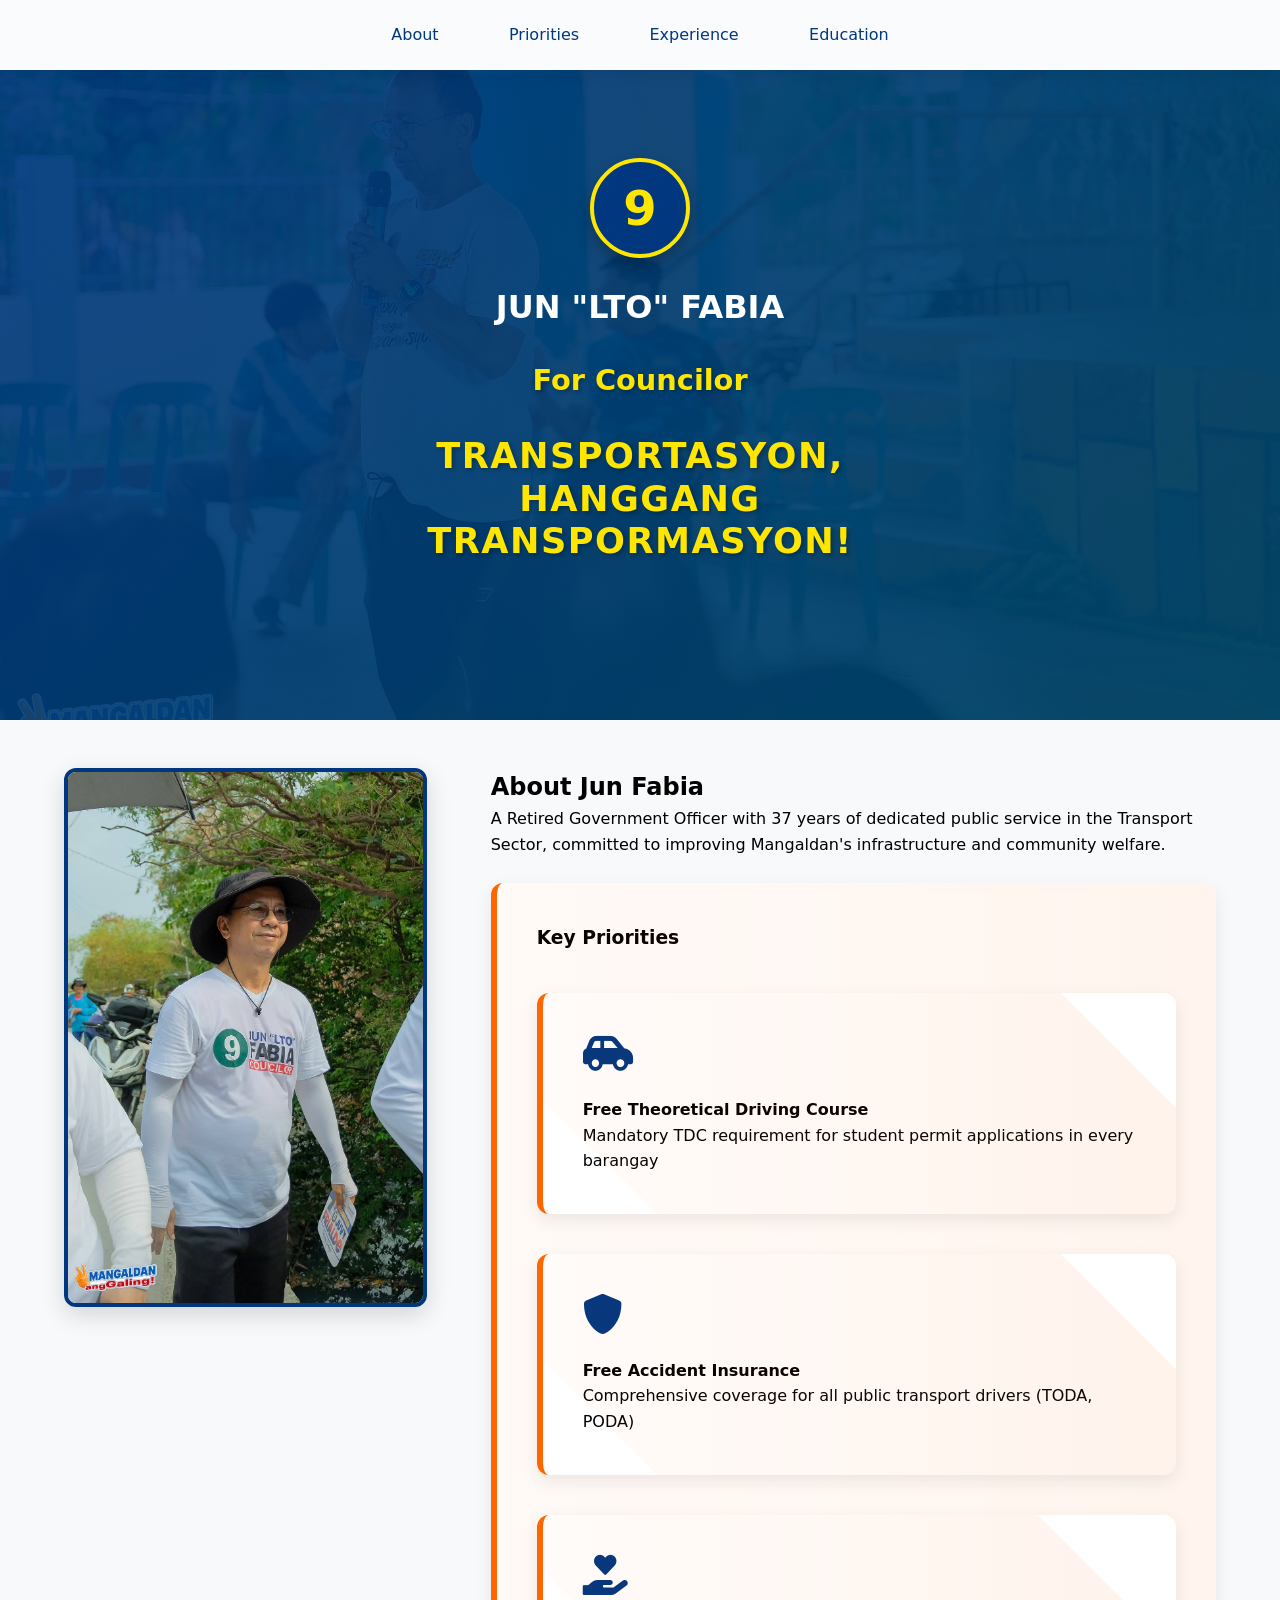
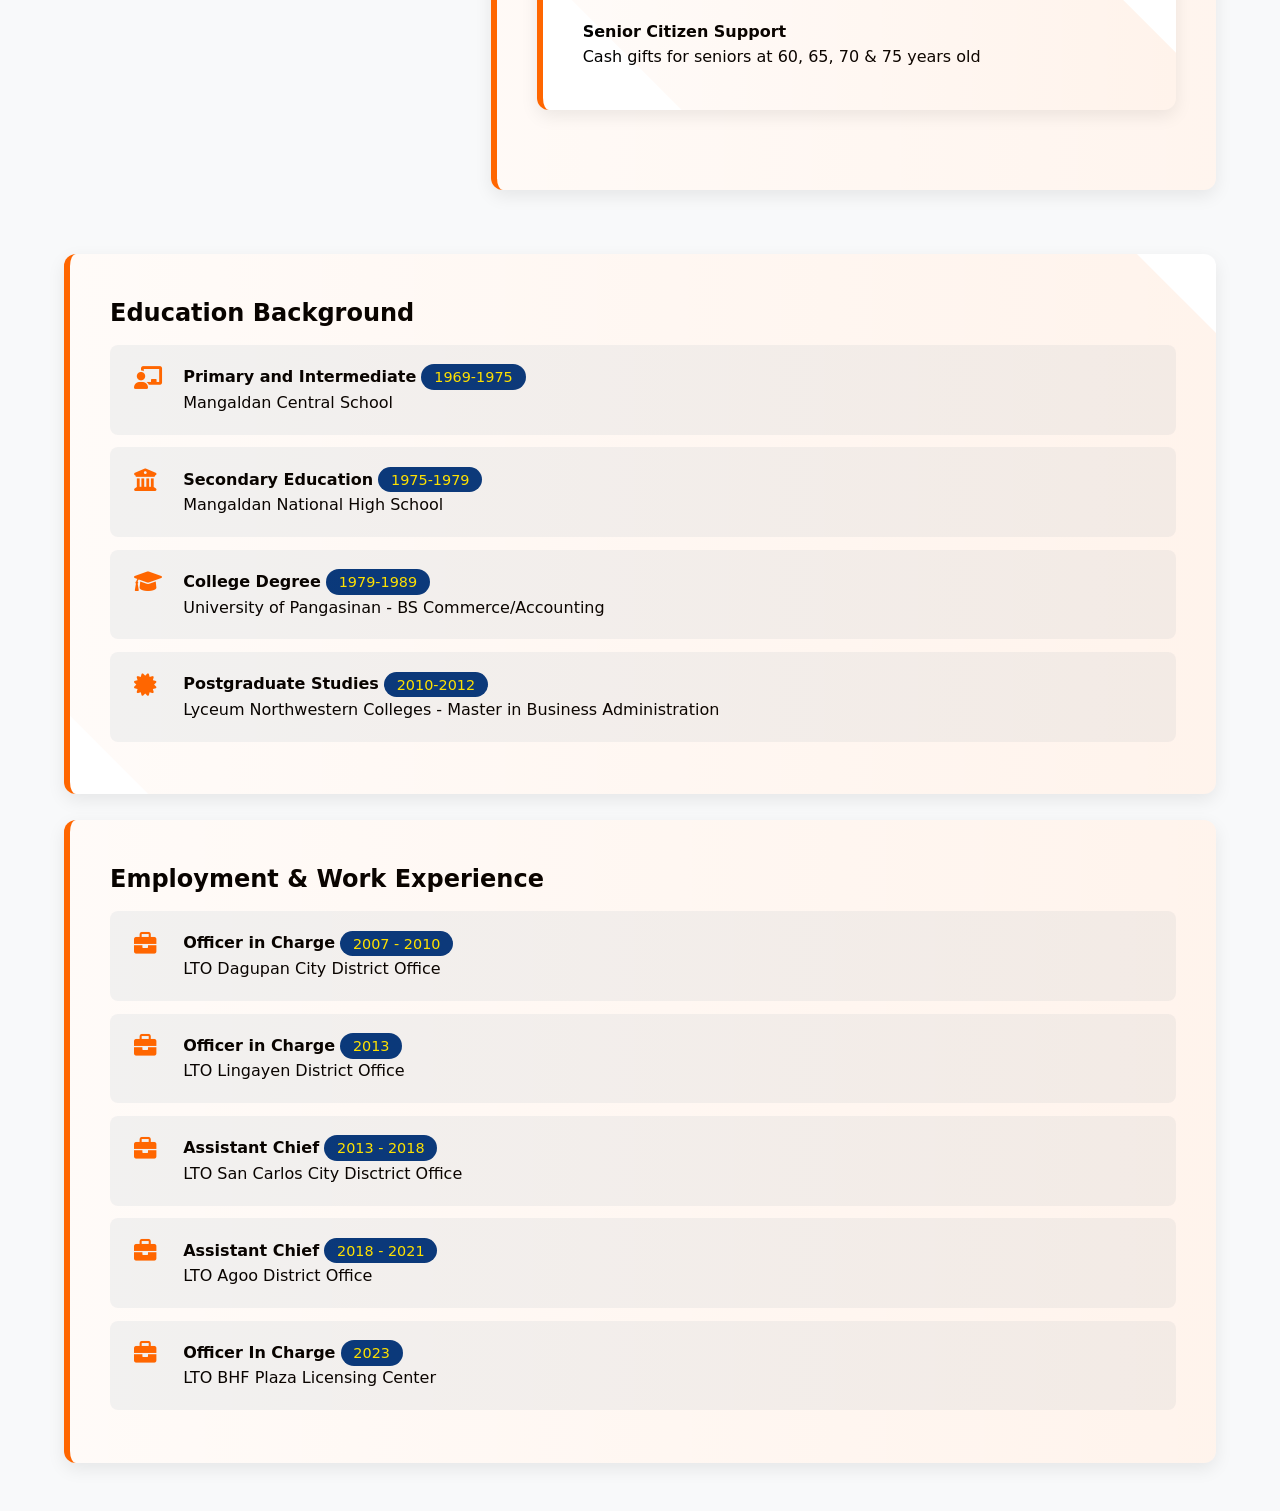
==== index.html @ ead0625a "Update index.html" ====
<!DOCTYPE html>
<html lang="en">
<head>
    <meta charset="UTF-8">
    <meta name="viewport" content="width=device-width, initial-scale=1.0">
    <title>Jun "LTO" Fabia - Para sa Konseho Numero Nueve "9" sa balota</title>
    <link rel="stylesheet" href="https://cdnjs.cloudflare.com/ajax/libs/font-awesome/6.0.0/css/all.min.css">
    <style>
        :root {
            --primary-blue: #004466;
            --accent-orange: #FF6600;
            --highlight-red: #D20001;
            --accent-yellow: #FEE600;
            --dark-blue: #01377F;
            --pure-white: #FFFFFF;
            --off-white: #F8F9FA;
        }

        * {
            margin: 0;
            padding: 0;
            box-sizing: border-box;
            font-family: 'Segoe UI', system-ui, sans-serif;
        }

        body {
            background-color: var(--off-white);
            line-height: 1.6;
            scroll-behavior: smooth;
        }

        /* Enhanced Navigation */
        .nav-bar {
            position: fixed;
            top: 0;
            width: 100%;
            background: rgba(255,255,255,0.98);
            z-index: 1000;
            box-shadow: 0 2px 15px rgba(0,0,0,0.1);
            padding: 0.8rem 0;
            backdrop-filter: blur(5px);
        }

        .nav-links {
            max-width: 1200px;
            margin: 0 auto;
            display: flex;
            justify-content: center;
            gap: 2rem;
            align-items: center;
        }

        .nav-links a {
            color: var(--dark-blue);
            text-decoration: none;
            padding: 0.6rem 1.2rem;
            border-radius: 30px;
            transition: all 0.3s cubic-bezier(0.4, 0, 0.2, 1);
            font-weight: 500;
            position: relative;
        }

        .nav-links a:hover {
            background: var(--dark-blue);
            color: var(--accent-yellow);
            transform: translateY(-2px);
        }

        /* Modern Header */
        .header {
            position: relative;
            color: var(--pure-white);
            padding: 7rem 1rem 5rem;
            text-align: center;
            overflow: hidden;
            min-height: 80vh;
            display: flex;
            flex-direction: column;
            align-items: center;
            justify-content: center;
        }

        .header::before {
            content: '';
            position: absolute;
            top: 0;
            left: 0;
            right: 0;
            bottom: 0;
            background: linear-gradient(135deg, rgba(1,55,127,0.9) 0%, rgba(0,68,102,0.95) 100%),
                        url('public/jun-cover.jpg');
            background-size: cover;
            background-position: center;
            z-index: -1;
            animation: gradientShift 12s infinite alternate;
        }

        .header-content {
            position: relative;
            z-index: 1;
            max-width: 800px;
            margin: 0 auto;
            animation: fadeInUp 1s ease;
        }

        .position-tag {
            color: var(--accent-yellow);
            font-size: 1.8rem;
            margin: 1.5rem 0;
            font-weight: 700;
            text-shadow: 2px 2px 4px rgba(0,0,0,0.3);
        }

        .slogan {
            font-size: 2.2rem;
            color: var(--accent-yellow);
            margin: 2rem 0;
            text-transform: uppercase;
            letter-spacing: 1.5px;
            line-height: 1.2;
            font-weight: 700;
            text-shadow: 2px 2px 4px rgba(0,0,0,0.3);
        }

        /* Interactive Main Content */
        .container {
            max-width: 1200px;
            margin: 0 auto;
            padding: 3rem 1.5rem;
        }

        .profile-section {
            display: grid;
            grid-template-columns: 1fr 2fr;
            gap: 4rem;
            margin-bottom: 4rem;
            align-items: start;
        }

        .profile-photo {
            width: 100%;
            max-width: 480px;
            border-radius: 12px;
            border: 4px solid var(--dark-blue);
            box-shadow: 0 8px 24px rgba(0,0,0,0.15);
            margin: 0 auto;
            transition: transform 0.4s cubic-bezier(0.4, 0, 0.2, 1);
        }

        .profile-photo:hover {
            transform: scale(1.03) rotate(1deg);
        }

        .priority-grid {
            display: grid;
            grid-template-columns: repeat(auto-fit, minmax(300px, 1fr));
            gap: 2.5rem;
            margin: 2.5rem 0;
        }

        .card {
            background: var(--pure-white);
            padding: 2.5rem;
            border-radius: 12px;
            border-left: 6px solid var(--accent-orange);
            box-shadow: 0 6px 18px rgba(0,0,0,0.08);
            transition: all 0.3s cubic-bezier(0.4, 0, 0.2, 1);
            cursor: pointer;
            position: relative;
            overflow: hidden;
        }

        .card::before {
            content: '';
            position: absolute;
            top: -50%;
            left: -50%;
            width: 200%;
            height: 200%;
            background: linear-gradient(45deg, transparent, rgba(255,102,0,0.1));
            transform: rotate(45deg);
            transition: 0.5s;
        }

        .card:hover {
            transform: translateY(-8px);
            box-shadow: 0 12px 24px rgba(0,0,0,0.12);
        }

        .card:hover::before {
            top: -20%;
            left: -20%;
        }

        .card i {
            font-size: 2.5rem;
            color: var(--dark-blue);
            margin-bottom: 1.5rem;
            transition: color 0.3s ease;
        }

        .number-badge {
            background: var(--dark-blue);
            color: var(--accent-yellow);
            width: 100px;
            height: 100px;
            border-radius: 50%;
            display: flex;
            align-items: center;
            justify-content: center;
            font-size: 3rem;
            font-weight: 700;
            margin: 0 auto 1.5rem;
            border: 4px solid var(--accent-yellow);
            box-shadow: 0 8px 16px rgba(0,0,0,0.25);
            animation: pulse 2s infinite;
            cursor: default;
        }

        /* Enhanced Lists */
        .custom-list {
            list-style: none;
            padding-left: 0;
        }

        .custom-list li {
            padding: 1.2rem 1.5rem;
            margin: 0.8rem 0;
            background: rgba(0,68,102,0.05);
            border-radius: 8px;
            display: flex;
            align-items: center;
            gap: 1.2rem;
            transition: all 0.3s ease;
        }

        .custom-list li:hover {
            transform: translateX(10px);
            background: rgba(0,68,102,0.1);
        }

        .custom-list i {
            font-size: 1.4rem;
            color: var(--accent-orange);
            min-width: 30px;
        }

        .year-badge {
            background: var(--dark-blue);
            color: var(--accent-yellow);
            padding: 0.3rem 0.8rem;
            border-radius: 20px;
            font-size: 0.9rem;
            margin-left: auto;
        }

        /* Animations */
        @keyframes fadeInUp {
            from { opacity: 0; transform: translateY(30px); }
            to { opacity: 1; transform: translateY(0); }
        }

        @keyframes pulse {
            0% { transform: scale(1); }
            50% { transform: scale(1.08); }
            100% { transform: scale(1); }
        }

        @keyframes gradientShift {
            0% { background-position: 0% 50%; }
            100% { background-position: 100% 50%; }
        }

        /* Responsive Design */
        @media (max-width: 1200px) {
            .header { min-height: 70vh; }
            .slogan { font-size: 2rem; }
        }

        @media (max-width: 992px) {
            .profile-section { gap: 3rem; }
            .card { padding: 2rem; }
        }

        @media (max-width: 768px) {
            .nav-links { gap: 1rem; padding: 0 1rem; }
            .header { padding: 6rem 1rem 4rem; min-height: 60vh; }
            .slogan { font-size: 1.6rem; }
            .profile-section { grid-template-columns: 1fr; }
            .number-badge { width: 80px; height: 80px; font-size: 2.5rem; }
        }

        @media (max-width: 576px) {
            .nav-links a { padding: 0.5rem 1rem; font-size: 0.95rem; }
            .header { padding: 5rem 1rem 3rem; }
            .position-tag { font-size: 1.4rem; }
            .card { padding: 1.5rem; }
            .custom-list li { flex-direction: column; align-items: start; }
            .year-badge { margin-left: 0; }
        }
          /* Mobile-First Adjustments */
        @media (max-width: 768px) {
            .nav-links {
                flex-direction: column;
                gap: 0.5rem;
                padding: 0.5rem;
                display: none;
            }

            .nav-bar.active .nav-links {
                display: flex;
            }

            .menu-toggle {
                display: block;
                position: absolute;
                right: 1rem;
                top: 0.8rem;
                font-size: 1.5rem;
                color: var(--dark-blue);
                background: none;
                border: none;
                cursor: pointer;
            }

            .header {
                padding: 5rem 1rem 2rem;
                min-height: 50vh;
            }

            .slogan {
                font-size: 1.4rem;
                margin: 1rem 0;
            }

            .profile-section {
                grid-template-columns: 1fr;
                gap: 2rem;
            }

            .profile-photo {
                max-width: 280px;
            }

            .priority-grid {
                grid-template-columns: 1fr;
            }

            .card {
                padding: 1.5rem;
                margin: 1rem 0;
            }

            .number-badge {
                width: 70px;
                height: 70px;
                font-size: 2rem;
            }

            .custom-list li {
                padding: 1rem;
                flex-direction: column;
                align-items: flex-start;
            }

            .year-badge {
                margin-top: 0.5rem;
                margin-left: 0;
            }
        }

        @media (max-width: 480px) {
            .header {
                min-height: 60vh;
                padding: 4rem 1rem 2rem;
            }

            h1 {
                font-size: 1.8rem;
            }

            .position-tag {
                font-size: 1.2rem;
            }

            .slogan {
                font-size: 1.2rem;
                letter-spacing: 1px;
            }

            .card i {
                font-size: 2rem;
            }

            .custom-list li {
                font-size: 0.9rem;
            }

            .year-badge {
                font-size: 0.8rem;
            }

            .nav-links a {
                width: 100%;
                text-align: center;
                padding: 0.8rem;
            }
        }

        /* Add mobile menu toggle */
        .menu-toggle {
            display: none;
        }
    </style>
</head>
<body>
     <nav class="nav-bar">
        <button class="menu-toggle" onclick="toggleMenu()">☰</button>
        <div class="nav-links">
            <a href="#about">About</a>
            <a href="#priorities">Priorities</a>
            <a href="#experience">Experience</a>
            <a href="#education">Education</a>
        </div>
    </nav>

    <div class="header">
        <div class="header-content">
            <div class="number-badge">9</div>
            <h1>JUN "LTO" FABIA</h1>
            <div class="position-tag">For Councilor</div>
            <div class="slogan">TRANSPORTASYON,<br>HANGGANG<br>TRANSPORMASYON!</div>
        </div> 
    </div>

    <div class="container" id="about">
        <div class="profile-section">
            <img src="public/jun.jpg" alt="Jun Fabia" class="profile-photo">
            <div>
                <h2>About Jun Fabia</h2>
                <p>A Retired Government Officer with 37 years of dedicated public service in the Transport Sector, committed to improving Mangaldan's infrastructure and community welfare.</p>
                <br>
                <div class="card" id="priorities">
                    <h3>Key Priorities</h3>
                    <div class="priority-grid">
                        <div class="card">
                            <i class="fas fa-car-side fa-beat"></i>
                            <h4>Free Theoretical Driving Course</h4>
                            <p>Mandatory TDC requirement for student permit applications in every barangay</p>
                        </div>
                        <div class="card">
                            <i class="fas fa-shield-alt fa-beat"></i>
                            <h4>Free Accident Insurance</h4>
                            <p>Comprehensive coverage for all public transport drivers (TODA, PODA)</p>
                        </div>
                        <div class="card">
                            <i class="fas fa-hand-holding-heart fa-beat"></i>
                            <h4>Senior Citizen Support</h4>
                            <p>Cash gifts for seniors at 60, 65, 70 & 75 years old</p>
                        </div>
                    </div>
                </div>
            </div>
        </div>

        <div class="card" id="education">
            <h2>Education Background</h2>
            <ul class="custom-list">
                <li>
                    <i class="fas fa-chalkboard-user"></i>
                    <div>
                        <strong>Primary and Intermediate</strong>
                        <span class="year-badge">1969-1975</span>
                        <p>Mangaldan Central School</p>
                    </div>
                </li>
                <li>
                    <i class="fas fa-university"></i>
                    <div>
                        <strong>Secondary Education</strong>
                        <span class="year-badge">1975-1979</span>
                        <p>Mangaldan National High School</p>
                    </div>
                </li>
                <li>
                    <i class="fas fa-graduation-cap"></i>
                    <div>
                        <strong>College Degree</strong>
                        <span class="year-badge">1979-1989</span>
                        <p>University of Pangasinan - BS Commerce/Accounting</p>
                    </div>
                </li>
                <li>
                    <i class="fas fa-certificate"></i>
                    <div>
                        <strong>Postgraduate Studies</strong>
                        <span class="year-badge">2010-2012</span>
                        <p>Lyceum Northwestern Colleges - Master in Business Administration</p>
                    </div>
                </li>
            </ul>
        </div>
        <br>
        <div class="card" id="experience">
            <h2>Employment &amp; Work Experience</h2>
            <ul class="custom-list">
                <li>
                    <i class="fas fa-briefcase"></i>
                    <div>
                        <strong>Officer in Charge</strong>
                        <span class="year-badge">2007 - 2010</span>
                        <p>LTO Dagupan City District Office</p>
                    </div>
                </li>
                <li>
                    <i class="fas fa-briefcase"></i>
                    <div>
                        <strong>Officer in Charge</strong>
                        <span class="year-badge">2013</span>
                        <p>LTO Lingayen District Office</p>
                    </div>
                </li>
                <li>
                    <i class="fas fa-briefcase"></i>
                    <div>
                        <strong>Assistant Chief</strong>
                        <span class="year-badge">2013 - 2018</span>
                        <p>LTO San Carlos City Disctrict Office</p>
                    </div>
                </li>
                <li>
                    <i class="fas fa-briefcase"></i>
                    <div>
                        <strong>Assistant Chief</strong>
                        <span class="year-badge">2018 - 2021</span>
                        <p>LTO Agoo District Office</p>
                    </div>
                </li>
                <li>
                    <i class="fas fa-briefcase"></i>
                    <div>
                        <strong>Officer In Charge</strong>
                        <span class="year-badge">2023</span>
                        <p>LTO BHF Plaza Licensing Center</p>
                    </div>
                </li>
            </ul>
        </div>
    </div>
    <script>
        // Mobile menu toggle
        function toggleMenu() {
            const navBar = document.querySelector('.nav-bar');
            navBar.classList.toggle('active');
        }

        // Smooth scroll for navigation
        document.querySelectorAll('a[href^="#"]').forEach(anchor => {
            anchor.addEventListener('click', function (e) {
                e.preventDefault();
                document.querySelector(this.getAttribute('href')).scrollIntoView({
                    behavior: 'smooth',
                    block: 'start'
                });
            });
        });
    </script>
</body>
</html>
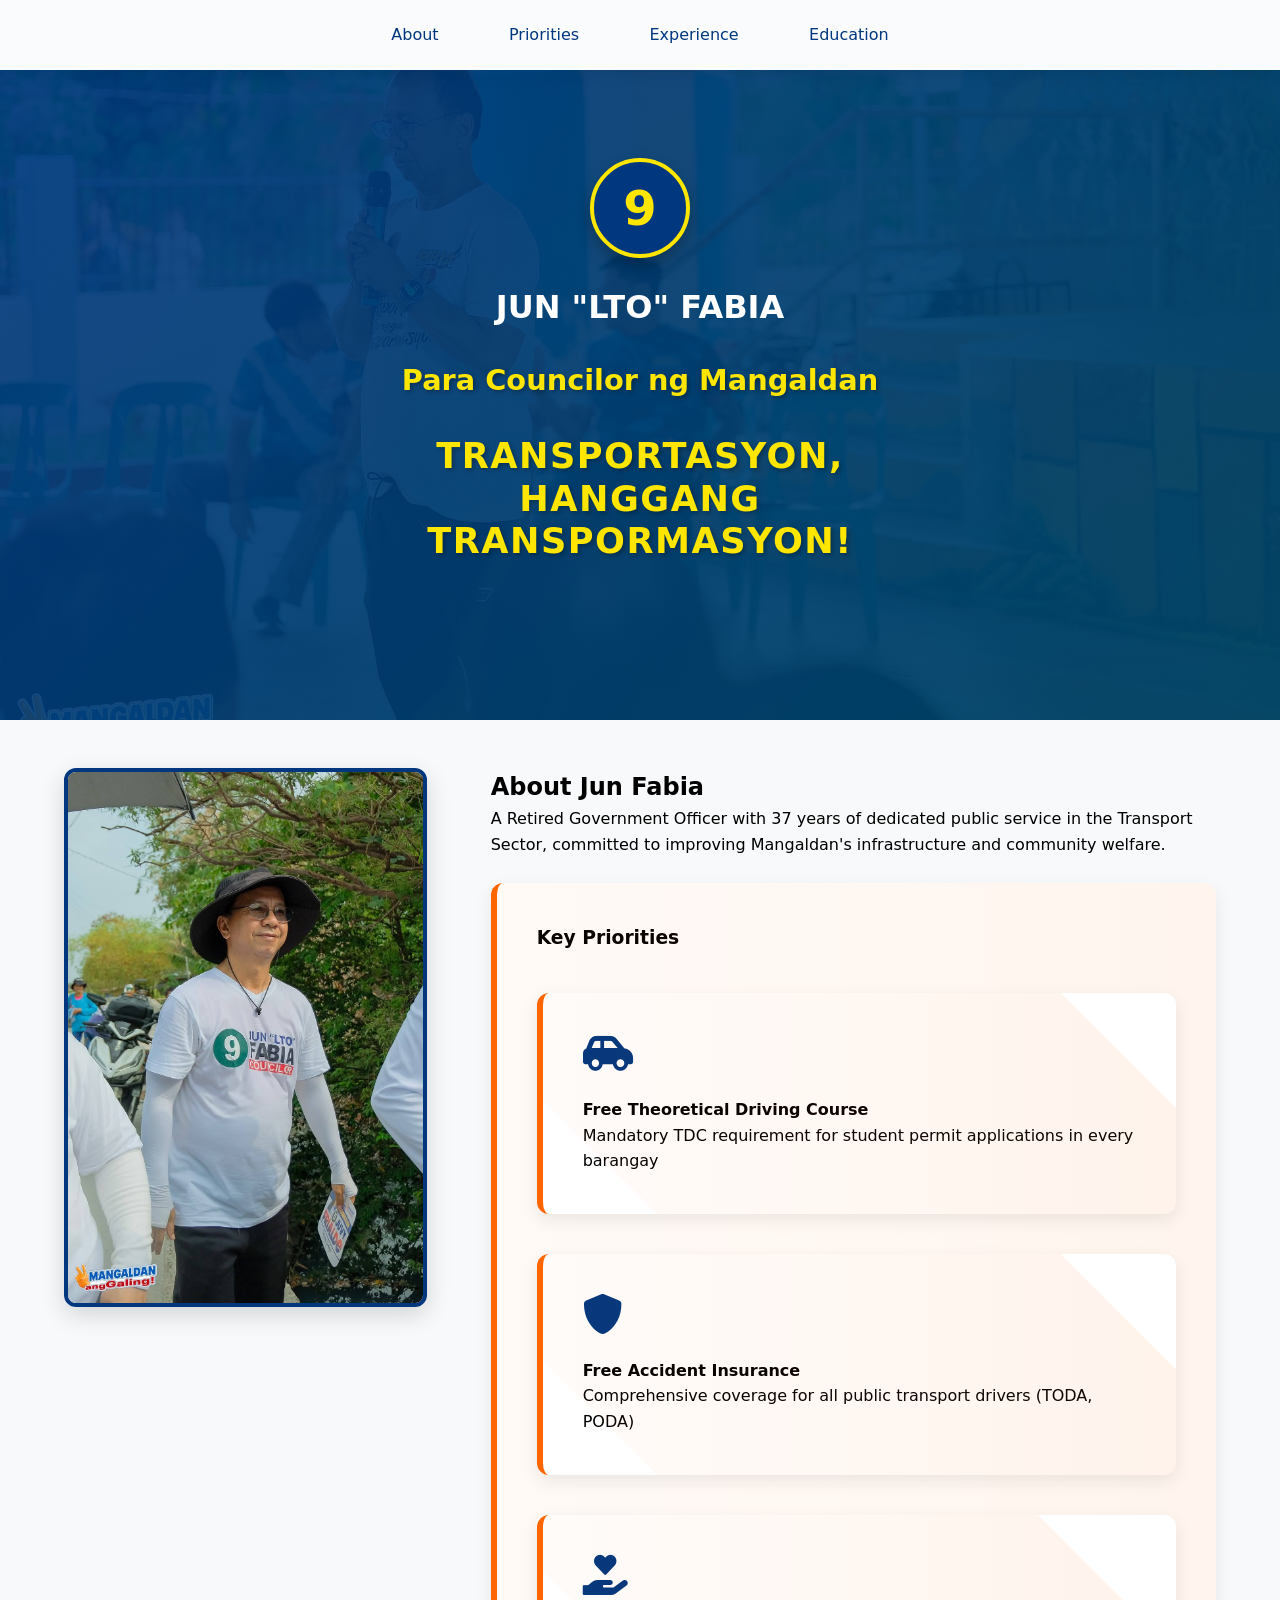
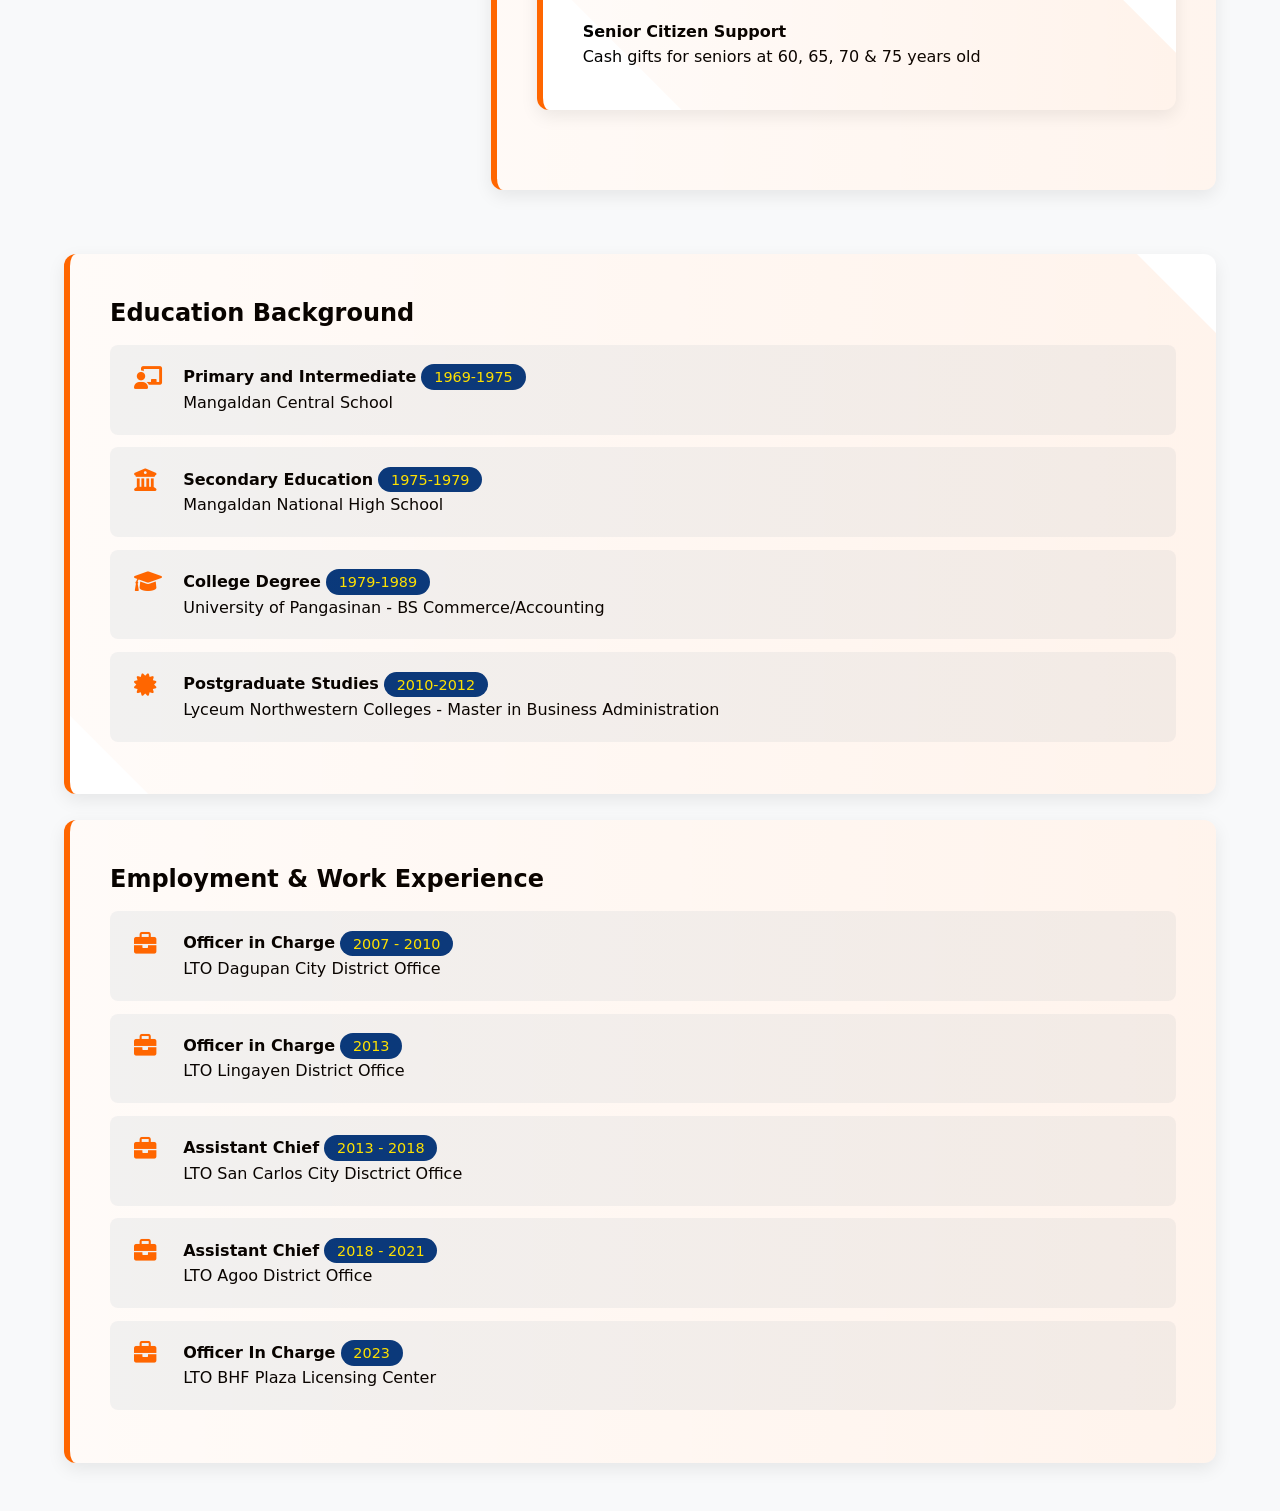
==== commit 3ef99e6d: "Update index.html" ====
--- a/index.html
+++ b/index.html
@@ -428,7 +428,7 @@
         <div class="header-content">
             <div class="number-badge">9</div>
             <h1>JUN "LTO" FABIA</h1>
-            <div class="position-tag">For Councilor</div>
+            <div class="position-tag">Para Councilor ng Mangaldan</div>
             <div class="slogan">TRANSPORTASYON,<br>HANGGANG<br>TRANSPORMASYON!</div>
         </div> 
     </div>
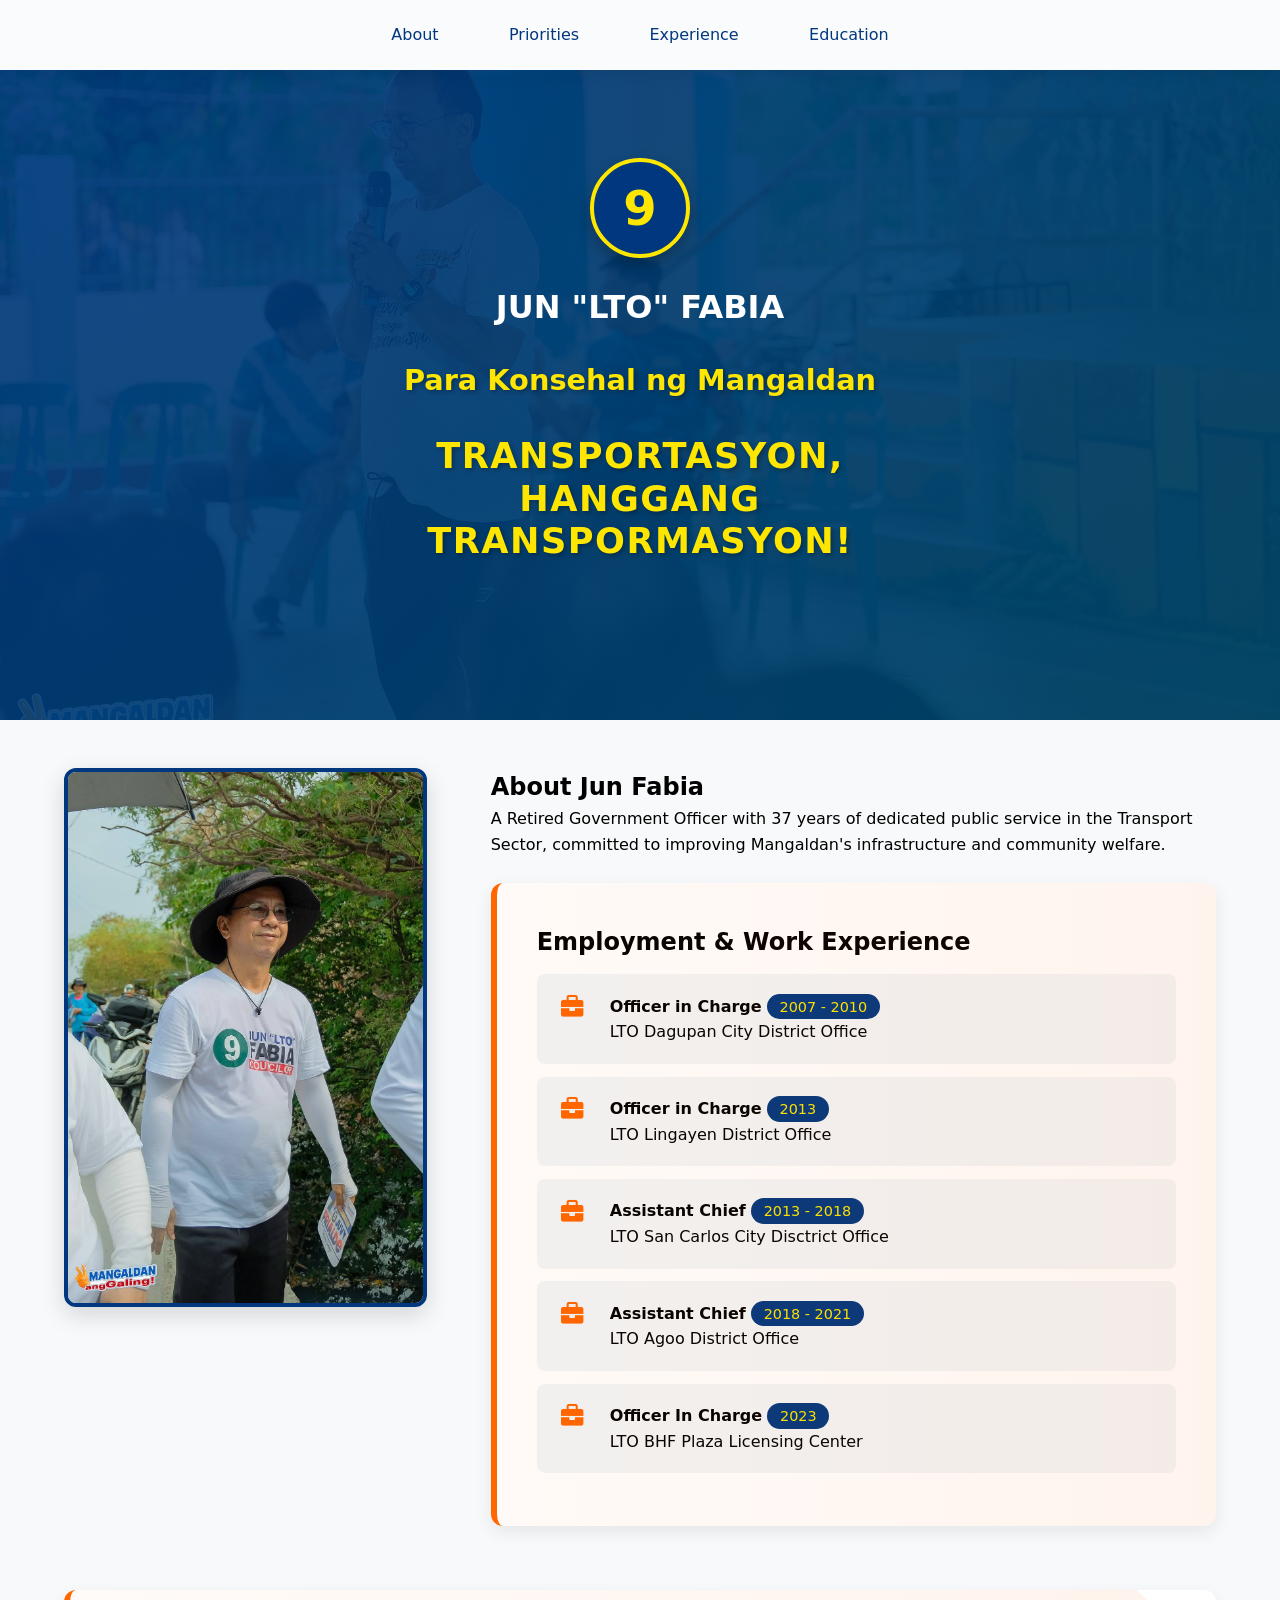
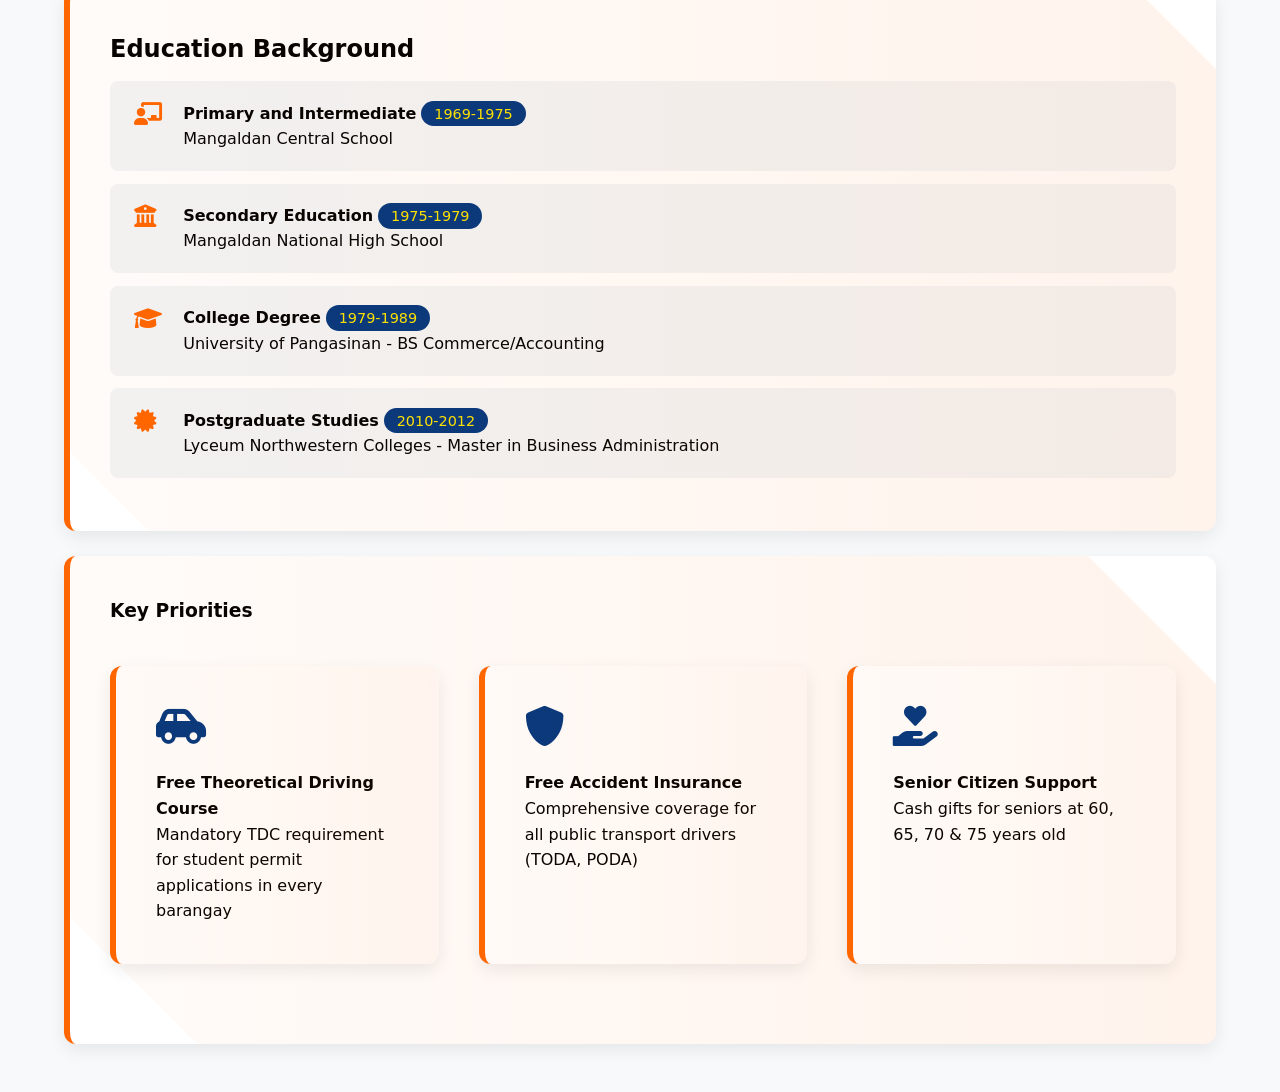
==== commit 431b4b99: "Update index.html" ====
--- a/index.html
+++ b/index.html
@@ -428,7 +428,7 @@
         <div class="header-content">
             <div class="number-badge">9</div>
             <h1>JUN "LTO" FABIA</h1>
-            <div class="position-tag">Para Councilor ng Mangaldan</div>
+            <div class="position-tag">Para Konsehal ng Mangaldan</div>
             <div class="slogan">TRANSPORTASYON,<br>HANGGANG<br>TRANSPORMASYON!</div>
         </div> 
     </div>
@@ -440,26 +440,51 @@
                 <h2>About Jun Fabia</h2>
                 <p>A Retired Government Officer with 37 years of dedicated public service in the Transport Sector, committed to improving Mangaldan's infrastructure and community welfare.</p>
                 <br>
-                <div class="card" id="priorities">
-                    <h3>Key Priorities</h3>
-                    <div class="priority-grid">
-                        <div class="card">
-                            <i class="fas fa-car-side fa-beat"></i>
-                            <h4>Free Theoretical Driving Course</h4>
-                            <p>Mandatory TDC requirement for student permit applications in every barangay</p>
-                        </div>
-                        <div class="card">
-                            <i class="fas fa-shield-alt fa-beat"></i>
-                            <h4>Free Accident Insurance</h4>
-                            <p>Comprehensive coverage for all public transport drivers (TODA, PODA)</p>
-                        </div>
-                        <div class="card">
-                            <i class="fas fa-hand-holding-heart fa-beat"></i>
-                            <h4>Senior Citizen Support</h4>
-                            <p>Cash gifts for seniors at 60, 65, 70 & 75 years old</p>
-                        </div>
-                    </div>
-                </div>
+                <div class="card" id="experience">
+            <h2>Employment &amp; Work Experience</h2>
+            <ul class="custom-list">
+                <li>
+                    <i class="fas fa-briefcase"></i>
+                    <div>
+                        <strong>Officer in Charge</strong>
+                        <span class="year-badge">2007 - 2010</span>
+                        <p>LTO Dagupan City District Office</p>
+                    </div>
+                </li>
+                <li>
+                    <i class="fas fa-briefcase"></i>
+                    <div>
+                        <strong>Officer in Charge</strong>
+                        <span class="year-badge">2013</span>
+                        <p>LTO Lingayen District Office</p>
+                    </div>
+                </li>
+                <li>
+                    <i class="fas fa-briefcase"></i>
+                    <div>
+                        <strong>Assistant Chief</strong>
+                        <span class="year-badge">2013 - 2018</span>
+                        <p>LTO San Carlos City Disctrict Office</p>
+                    </div>
+                </li>
+                <li>
+                    <i class="fas fa-briefcase"></i>
+                    <div>
+                        <strong>Assistant Chief</strong>
+                        <span class="year-badge">2018 - 2021</span>
+                        <p>LTO Agoo District Office</p>
+                    </div>
+                </li>
+                <li>
+                    <i class="fas fa-briefcase"></i>
+                    <div>
+                        <strong>Officer In Charge</strong>
+                        <span class="year-badge">2023</span>
+                        <p>LTO BHF Plaza Licensing Center</p>
+                    </div>
+                </li>
+            </ul>
+        </div>
             </div>
         </div>
 
@@ -501,50 +526,25 @@
             </ul>
         </div>
         <br>
-        <div class="card" id="experience">
-            <h2>Employment &amp; Work Experience</h2>
-            <ul class="custom-list">
-                <li>
-                    <i class="fas fa-briefcase"></i>
-                    <div>
-                        <strong>Officer in Charge</strong>
-                        <span class="year-badge">2007 - 2010</span>
-                        <p>LTO Dagupan City District Office</p>
-                    </div>
-                </li>
-                <li>
-                    <i class="fas fa-briefcase"></i>
-                    <div>
-                        <strong>Officer in Charge</strong>
-                        <span class="year-badge">2013</span>
-                        <p>LTO Lingayen District Office</p>
-                    </div>
-                </li>
-                <li>
-                    <i class="fas fa-briefcase"></i>
-                    <div>
-                        <strong>Assistant Chief</strong>
-                        <span class="year-badge">2013 - 2018</span>
-                        <p>LTO San Carlos City Disctrict Office</p>
-                    </div>
-                </li>
-                <li>
-                    <i class="fas fa-briefcase"></i>
-                    <div>
-                        <strong>Assistant Chief</strong>
-                        <span class="year-badge">2018 - 2021</span>
-                        <p>LTO Agoo District Office</p>
-                    </div>
-                </li>
-                <li>
-                    <i class="fas fa-briefcase"></i>
-                    <div>
-                        <strong>Officer In Charge</strong>
-                        <span class="year-badge">2023</span>
-                        <p>LTO BHF Plaza Licensing Center</p>
-                    </div>
-                </li>
-            </ul>
+        <div class="card" id="priorities">
+            <h3>Key Priorities</h3>
+            <div class="priority-grid">
+                <div class="card">
+                    <i class="fas fa-car-side fa-beat"></i>
+                    <h4>Free Theoretical Driving Course</h4>
+                    <p>Mandatory TDC requirement for student permit applications in every barangay</p>
+                </div>
+                <div class="card">
+                    <i class="fas fa-shield-alt fa-beat"></i>
+                    <h4>Free Accident Insurance</h4>
+                    <p>Comprehensive coverage for all public transport drivers (TODA, PODA)</p>
+                </div>
+                <div class="card">
+                    <i class="fas fa-hand-holding-heart fa-beat"></i>
+                    <h4>Senior Citizen Support</h4>
+                    <p>Cash gifts for seniors at 60, 65, 70 & 75 years old</p>
+                </div>
+            </div>
         </div>
     </div>
     <script>
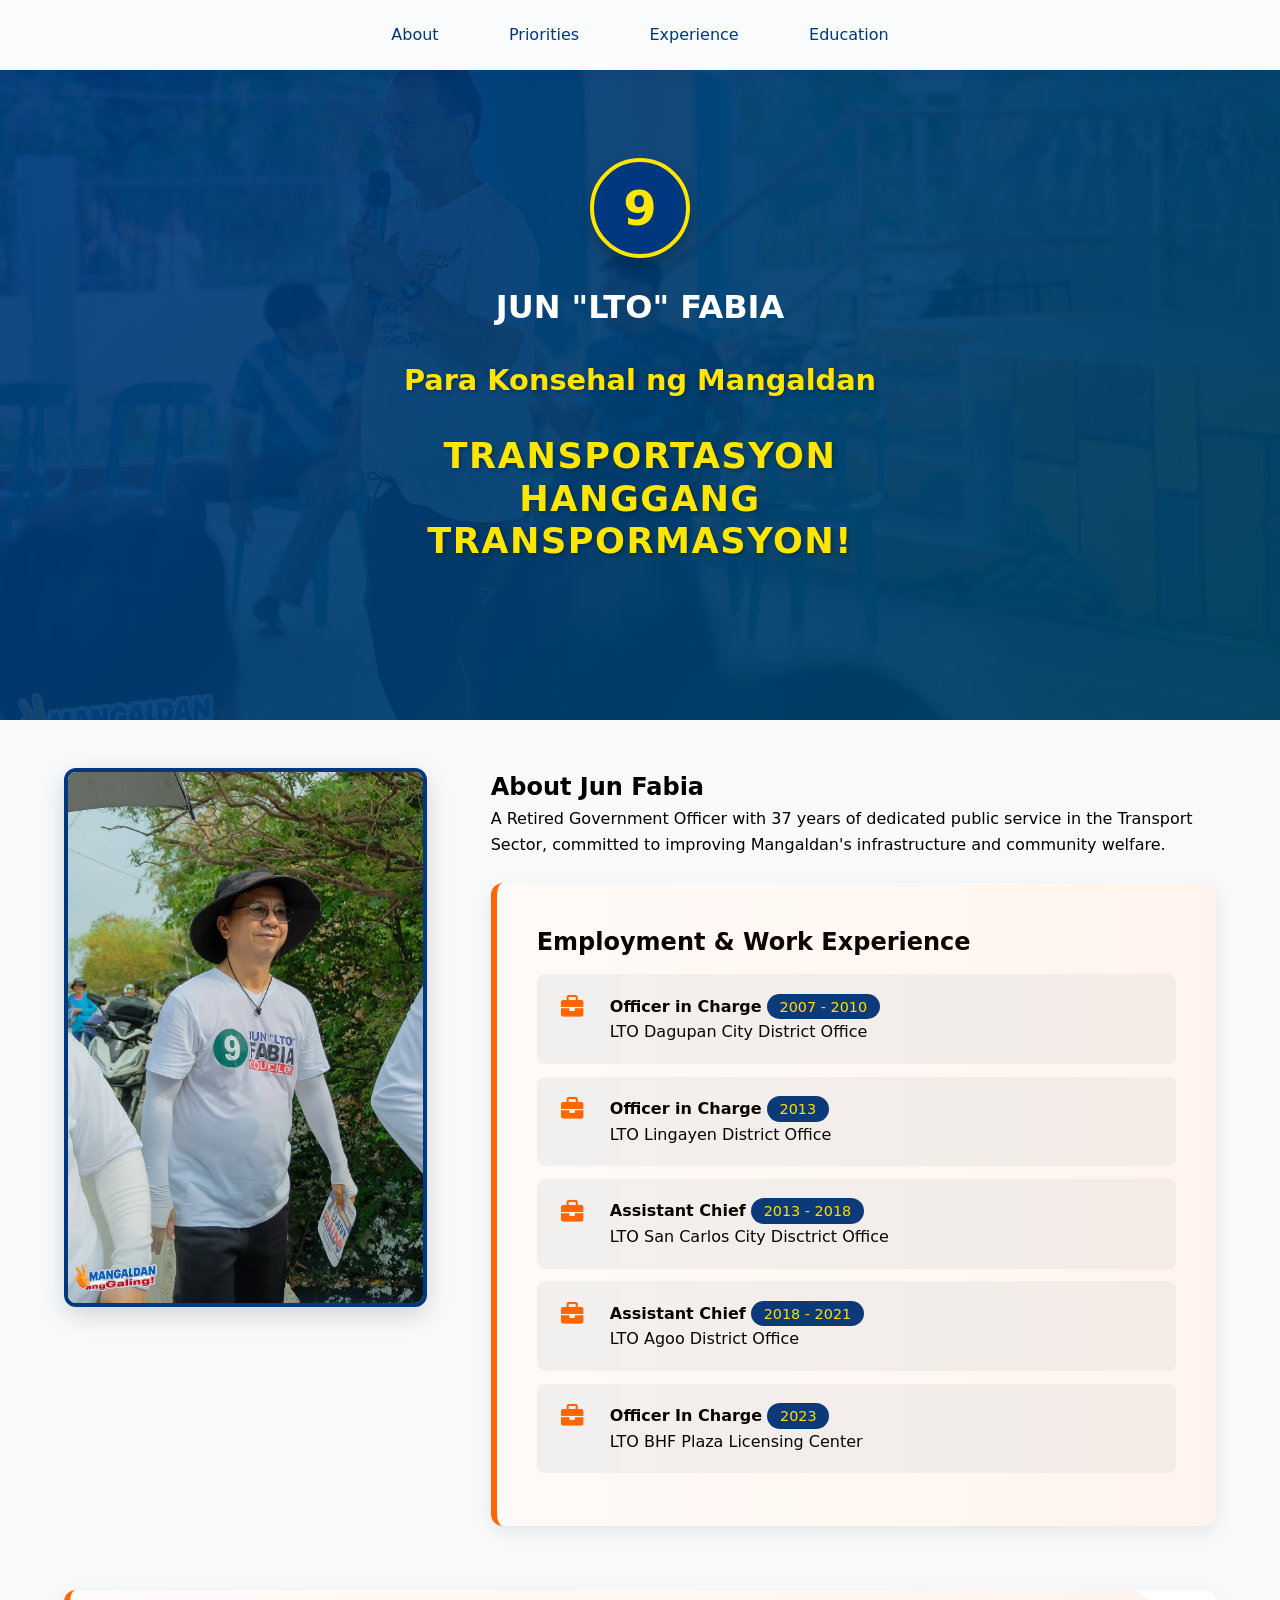
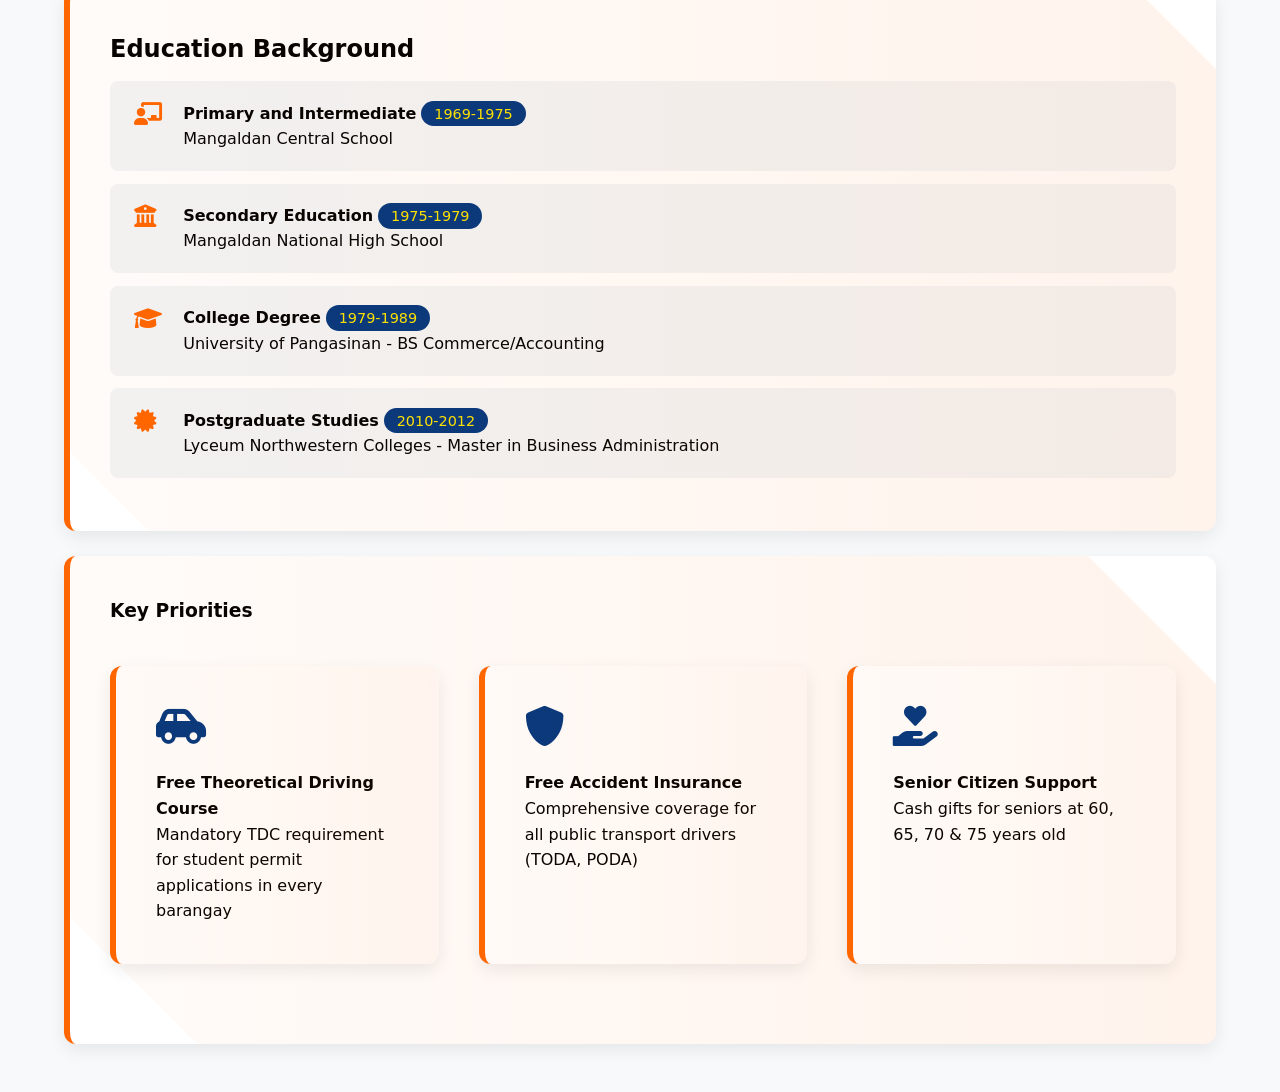
==== commit 5941e73d: "Update index.html" ====
--- a/index.html
+++ b/index.html
@@ -429,7 +429,7 @@
             <div class="number-badge">9</div>
             <h1>JUN "LTO" FABIA</h1>
             <div class="position-tag">Para Konsehal ng Mangaldan</div>
-            <div class="slogan">TRANSPORTASYON,<br>HANGGANG<br>TRANSPORMASYON!</div>
+            <div class="slogan">TRANSPORTASYON<br>HANGGANG<br>TRANSPORMASYON!</div>
         </div> 
     </div>
 
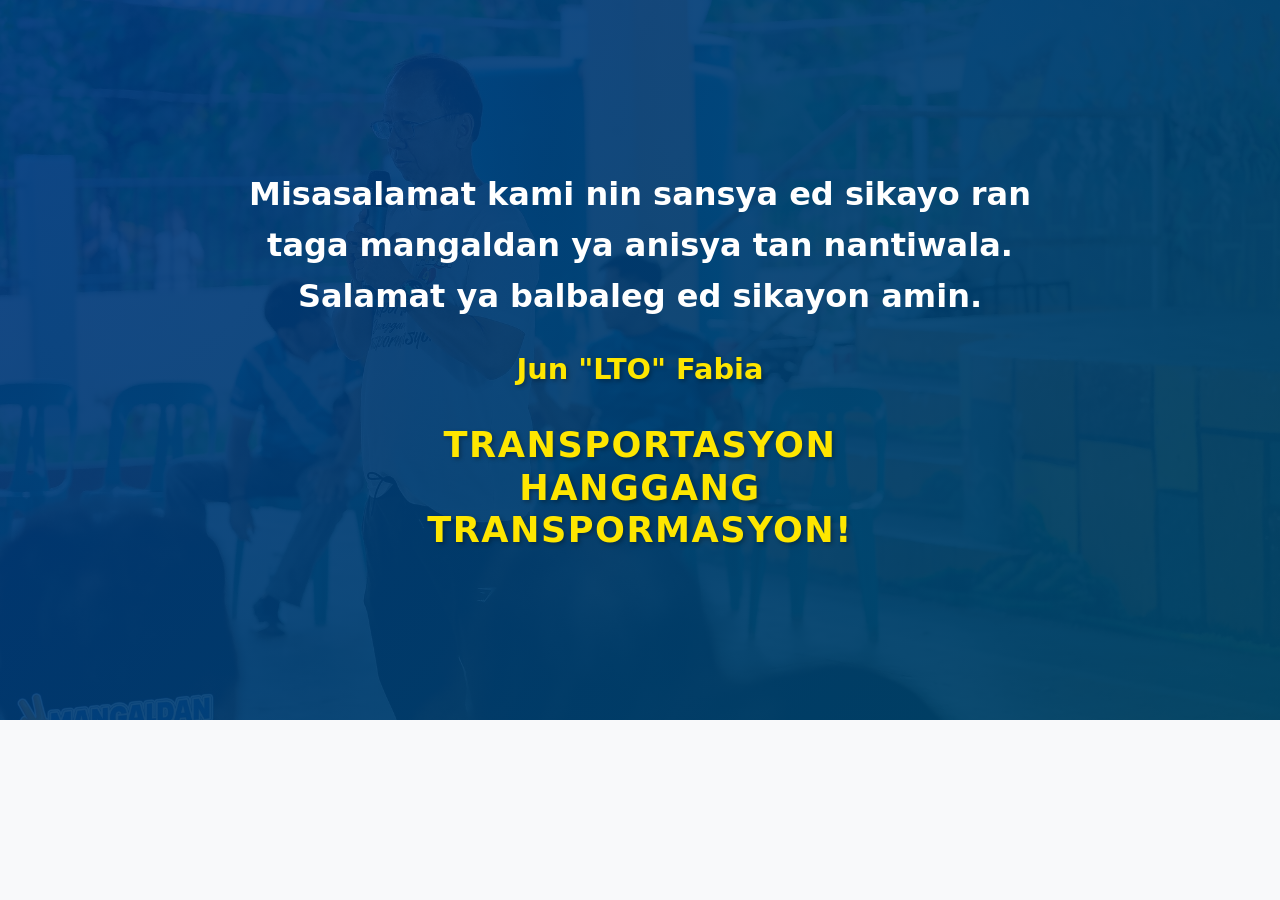
==== commit f3ddd95b: "Update index.html" ====
--- a/index.html
+++ b/index.html
@@ -3,7 +3,7 @@
 <head>
     <meta charset="UTF-8">
     <meta name="viewport" content="width=device-width, initial-scale=1.0">
-    <title>Jun "LTO" Fabia - Para sa Konseho Numero Nueve "9" sa balota</title>
+    <title>Masantos ya pasasalamat ed sikayo - Jun "LTO" Fabia</title>
     <link rel="stylesheet" href="https://cdnjs.cloudflare.com/ajax/libs/font-awesome/6.0.0/css/all.min.css">
     <style>
         :root {
@@ -414,156 +414,14 @@
     </style>
 </head>
 <body>
-     <nav class="nav-bar">
-        <button class="menu-toggle" onclick="toggleMenu()">☰</button>
-        <div class="nav-links">
-            <a href="#about">About</a>
-            <a href="#priorities">Priorities</a>
-            <a href="#experience">Experience</a>
-            <a href="#education">Education</a>
-        </div>
-    </nav>
 
     <div class="header">
         <div class="header-content">
-            <div class="number-badge">9</div>
-            <h1>JUN "LTO" FABIA</h1>
-            <div class="position-tag">Para Konsehal ng Mangaldan</div>
+            <!-- <div class="number-badge">9</div> -->
+            <h1>Misasalamat kami nin sansya ed sikayo ran taga mangaldan ya anisya tan nantiwala. Salamat ya balbaleg ed sikayon amin.</h1>
+            <div class="position-tag">Jun "LTO" Fabia</div>
             <div class="slogan">TRANSPORTASYON<br>HANGGANG<br>TRANSPORMASYON!</div>
         </div> 
     </div>
-
-    <div class="container" id="about">
-        <div class="profile-section">
-            <img src="public/jun.jpg" alt="Jun Fabia" class="profile-photo">
-            <div>
-                <h2>About Jun Fabia</h2>
-                <p>A Retired Government Officer with 37 years of dedicated public service in the Transport Sector, committed to improving Mangaldan's infrastructure and community welfare.</p>
-                <br>
-                <div class="card" id="experience">
-            <h2>Employment &amp; Work Experience</h2>
-            <ul class="custom-list">
-                <li>
-                    <i class="fas fa-briefcase"></i>
-                    <div>
-                        <strong>Officer in Charge</strong>
-                        <span class="year-badge">2007 - 2010</span>
-                        <p>LTO Dagupan City District Office</p>
-                    </div>
-                </li>
-                <li>
-                    <i class="fas fa-briefcase"></i>
-                    <div>
-                        <strong>Officer in Charge</strong>
-                        <span class="year-badge">2013</span>
-                        <p>LTO Lingayen District Office</p>
-                    </div>
-                </li>
-                <li>
-                    <i class="fas fa-briefcase"></i>
-                    <div>
-                        <strong>Assistant Chief</strong>
-                        <span class="year-badge">2013 - 2018</span>
-                        <p>LTO San Carlos City Disctrict Office</p>
-                    </div>
-                </li>
-                <li>
-                    <i class="fas fa-briefcase"></i>
-                    <div>
-                        <strong>Assistant Chief</strong>
-                        <span class="year-badge">2018 - 2021</span>
-                        <p>LTO Agoo District Office</p>
-                    </div>
-                </li>
-                <li>
-                    <i class="fas fa-briefcase"></i>
-                    <div>
-                        <strong>Officer In Charge</strong>
-                        <span class="year-badge">2023</span>
-                        <p>LTO BHF Plaza Licensing Center</p>
-                    </div>
-                </li>
-            </ul>
-        </div>
-            </div>
-        </div>
-
-        <div class="card" id="education">
-            <h2>Education Background</h2>
-            <ul class="custom-list">
-                <li>
-                    <i class="fas fa-chalkboard-user"></i>
-                    <div>
-                        <strong>Primary and Intermediate</strong>
-                        <span class="year-badge">1969-1975</span>
-                        <p>Mangaldan Central School</p>
-                    </div>
-                </li>
-                <li>
-                    <i class="fas fa-university"></i>
-                    <div>
-                        <strong>Secondary Education</strong>
-                        <span class="year-badge">1975-1979</span>
-                        <p>Mangaldan National High School</p>
-                    </div>
-                </li>
-                <li>
-                    <i class="fas fa-graduation-cap"></i>
-                    <div>
-                        <strong>College Degree</strong>
-                        <span class="year-badge">1979-1989</span>
-                        <p>University of Pangasinan - BS Commerce/Accounting</p>
-                    </div>
-                </li>
-                <li>
-                    <i class="fas fa-certificate"></i>
-                    <div>
-                        <strong>Postgraduate Studies</strong>
-                        <span class="year-badge">2010-2012</span>
-                        <p>Lyceum Northwestern Colleges - Master in Business Administration</p>
-                    </div>
-                </li>
-            </ul>
-        </div>
-        <br>
-        <div class="card" id="priorities">
-            <h3>Key Priorities</h3>
-            <div class="priority-grid">
-                <div class="card">
-                    <i class="fas fa-car-side fa-beat"></i>
-                    <h4>Free Theoretical Driving Course</h4>
-                    <p>Mandatory TDC requirement for student permit applications in every barangay</p>
-                </div>
-                <div class="card">
-                    <i class="fas fa-shield-alt fa-beat"></i>
-                    <h4>Free Accident Insurance</h4>
-                    <p>Comprehensive coverage for all public transport drivers (TODA, PODA)</p>
-                </div>
-                <div class="card">
-                    <i class="fas fa-hand-holding-heart fa-beat"></i>
-                    <h4>Senior Citizen Support</h4>
-                    <p>Cash gifts for seniors at 60, 65, 70 & 75 years old</p>
-                </div>
-            </div>
-        </div>
-    </div>
-    <script>
-        // Mobile menu toggle
-        function toggleMenu() {
-            const navBar = document.querySelector('.nav-bar');
-            navBar.classList.toggle('active');
-        }
-
-        // Smooth scroll for navigation
-        document.querySelectorAll('a[href^="#"]').forEach(anchor => {
-            anchor.addEventListener('click', function (e) {
-                e.preventDefault();
-                document.querySelector(this.getAttribute('href')).scrollIntoView({
-                    behavior: 'smooth',
-                    block: 'start'
-                });
-            });
-        });
-    </script>
 </body>
 </html>
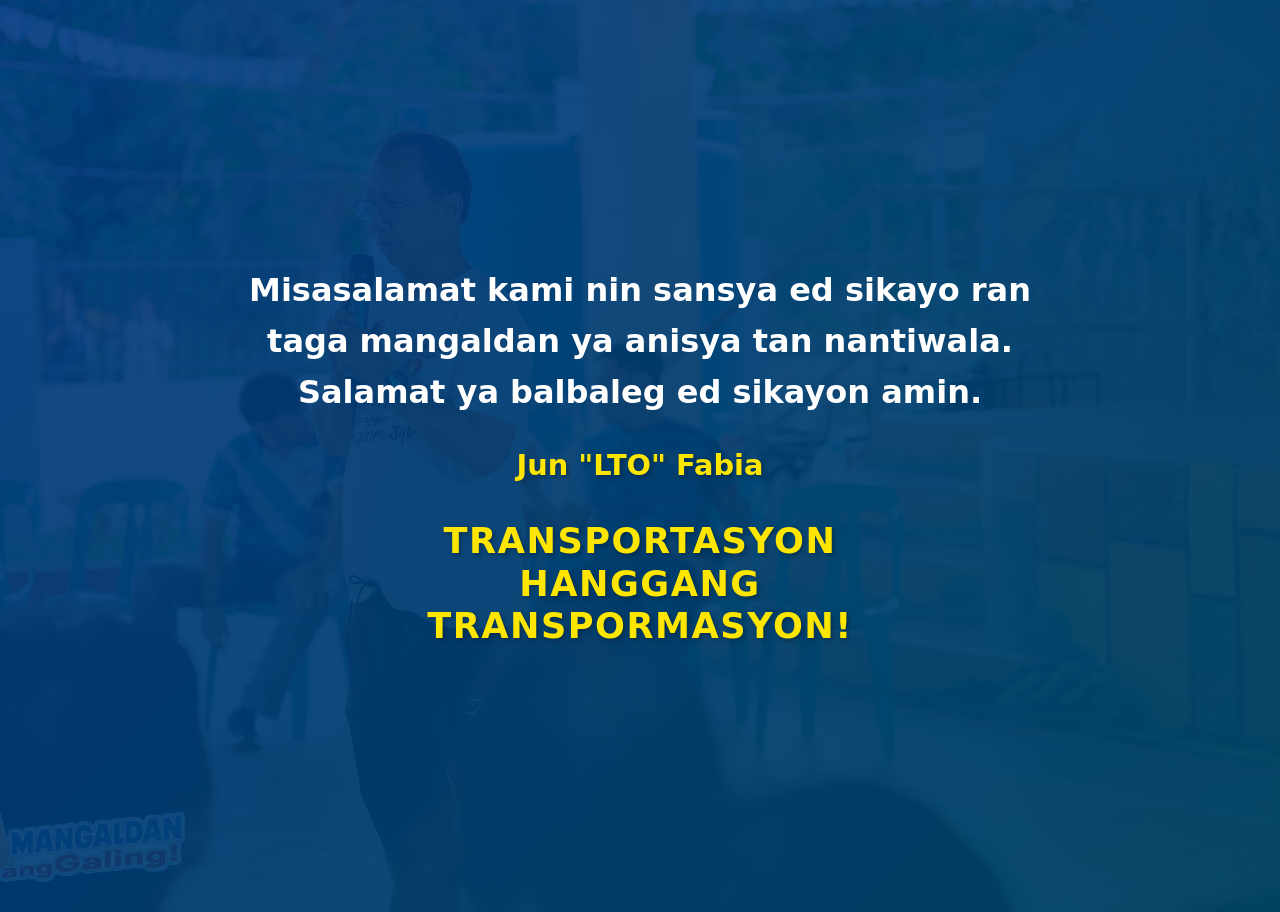
==== commit cf3b7390: "Update index.html" ====
--- a/index.html
+++ b/index.html
@@ -19,7 +19,7 @@
         * {
             margin: 0;
             padding: 0;
-            box-sizing: border-box;
+            /* box-sizing: border-box; */
             font-family: 'Segoe UI', system-ui, sans-serif;
         }
 
@@ -414,6 +414,15 @@
     </style>
 </head>
 <body>
+     <!-- <nav class="nav-bar">
+        <button class="menu-toggle" onclick="toggleMenu()">☰</button>
+        <div class="nav-links">
+            <a href="#about">About</a>
+            <a href="#priorities">Priorities</a>
+            <a href="#experience">Experience</a>
+            <a href="#education">Education</a>
+        </div>
+    </nav> -->
 
     <div class="header">
         <div class="header-content">
@@ -423,5 +432,138 @@
             <div class="slogan">TRANSPORTASYON<br>HANGGANG<br>TRANSPORMASYON!</div>
         </div> 
     </div>
+
+    <!-- <div class="container" id="about">
+        <div class="profile-section">
+            <img src="public/jun.jpg" alt="Jun Fabia" class="profile-photo">
+            <div>
+                <h2>About Jun Fabia</h2>
+                <p>A Retired Government Officer with 37 years of dedicated public service in the Transport Sector, committed to improving Mangaldan's infrastructure and community welfare.</p>
+                <br>
+                <div class="card" id="experience">
+            <h2>Employment &amp; Work Experience</h2>
+            <ul class="custom-list">
+                <li>
+                    <i class="fas fa-briefcase"></i>
+                    <div>
+                        <strong>Officer in Charge</strong>
+                        <span class="year-badge">2007 - 2010</span>
+                        <p>LTO Dagupan City District Office</p>
+                    </div>
+                </li>
+                <li>
+                    <i class="fas fa-briefcase"></i>
+                    <div>
+                        <strong>Officer in Charge</strong>
+                        <span class="year-badge">2013</span>
+                        <p>LTO Lingayen District Office</p>
+                    </div>
+                </li>
+                <li>
+                    <i class="fas fa-briefcase"></i>
+                    <div>
+                        <strong>Assistant Chief</strong>
+                        <span class="year-badge">2013 - 2018</span>
+                        <p>LTO San Carlos City Disctrict Office</p>
+                    </div>
+                </li>
+                <li>
+                    <i class="fas fa-briefcase"></i>
+                    <div>
+                        <strong>Assistant Chief</strong>
+                        <span class="year-badge">2018 - 2021</span>
+                        <p>LTO Agoo District Office</p>
+                    </div>
+                </li>
+                <li>
+                    <i class="fas fa-briefcase"></i>
+                    <div>
+                        <strong>Officer In Charge</strong>
+                        <span class="year-badge">2023</span>
+                        <p>LTO BHF Plaza Licensing Center</p>
+                    </div>
+                </li>
+            </ul>
+        </div>
+            </div>
+        </div>
+
+        <div class="card" id="education">
+            <h2>Education Background</h2>
+            <ul class="custom-list">
+                <li>
+                    <i class="fas fa-chalkboard-user"></i>
+                    <div>
+                        <strong>Primary and Intermediate</strong>
+                        <span class="year-badge">1969-1975</span>
+                        <p>Mangaldan Central School</p>
+                    </div>
+                </li>
+                <li>
+                    <i class="fas fa-university"></i>
+                    <div>
+                        <strong>Secondary Education</strong>
+                        <span class="year-badge">1975-1979</span>
+                        <p>Mangaldan National High School</p>
+                    </div>
+                </li>
+                <li>
+                    <i class="fas fa-graduation-cap"></i>
+                    <div>
+                        <strong>College Degree</strong>
+                        <span class="year-badge">1979-1989</span>
+                        <p>University of Pangasinan - BS Commerce/Accounting</p>
+                    </div>
+                </li>
+                <li>
+                    <i class="fas fa-certificate"></i>
+                    <div>
+                        <strong>Postgraduate Studies</strong>
+                        <span class="year-badge">2010-2012</span>
+                        <p>Lyceum Northwestern Colleges - Master in Business Administration</p>
+                    </div>
+                </li>
+            </ul>
+        </div>
+        <br>
+        <div class="card" id="priorities">
+            <h3>Key Priorities</h3>
+            <div class="priority-grid">
+                <div class="card">
+                    <i class="fas fa-car-side fa-beat"></i>
+                    <h4>Free Theoretical Driving Course</h4>
+                    <p>Mandatory TDC requirement for student permit applications in every barangay</p>
+                </div>
+                <div class="card">
+                    <i class="fas fa-shield-alt fa-beat"></i>
+                    <h4>Free Accident Insurance</h4>
+                    <p>Comprehensive coverage for all public transport drivers (TODA, PODA)</p>
+                </div>
+                <div class="card">
+                    <i class="fas fa-hand-holding-heart fa-beat"></i>
+                    <h4>Senior Citizen Support</h4>
+                    <p>Cash gifts for seniors at 60, 65, 70 & 75 years old</p>
+                </div>
+            </div>
+        </div>
+    </div> -->
+    <!-- <script>
+        // Mobile menu toggle
+        function toggleMenu() {
+            const navBar = document.querySelector('.nav-bar');
+            navBar.classList.toggle('active');
+        }
+
+        // Smooth scroll for navigation
+        document.querySelectorAll('a[href^="#"]').forEach(anchor => {
+            anchor.addEventListener('click', function (e) {
+                e.preventDefault();
+                document.querySelector(this.getAttribute('href')).scrollIntoView({
+                    behavior: 'smooth',
+                    block: 'start'
+                });
+            });
+        });
+    </script> -->
 </body>
 </html>
